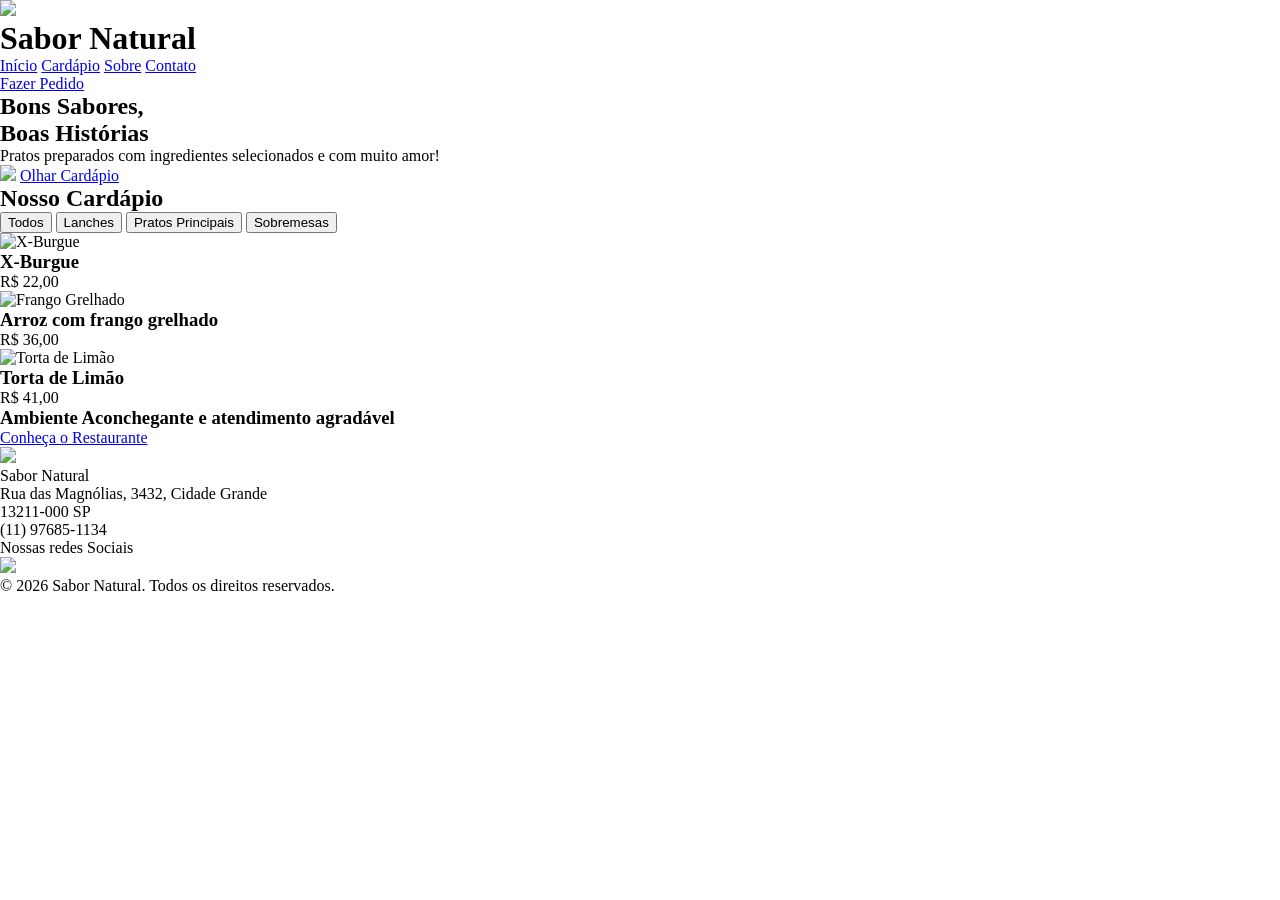
==== index.html @ 6e4d2387 "first commit" ====
<!DOCTYPE html>
<html lang="pt-BR">
<head>
    <meta charset="UTF-8">
    <meta name="viewport" content="width=device-width, initial-scale=1.0">
    <title>Sabor Natural - Restaurante</title>
    <link rel="stylesheet" href="style.css">
</head>
<body>

    <!-- Cabeçalho -->
    <header class="header">
        <div class="logo">
            <img src="img/home.jpeg">
            <h1>Sabor Natural </h1>
        </div>
        <nav class="nav-menu">
            <a href="#">Início</a>
            <a href="#">Cardápio</a>
            <a href="#">Sobre</a>
            <a href="#">Contato</a>
        </nav>
        <a href="#" class="btn-pedido">Fazer Pedido</a>
    </header>

    <main>
        <!-- Banner Principal -->
        <section class="hero">
            <div class="hero-content">
                <h1>Bons Sabores, <br>Boas Histórias</h1>
                <p>Pratos preparados com ingredientes selecionados e com muito amor!</p>
                <img src="img/home.jpeg">
                <a href="#" class="btn-cardapio">Olhar Cardápio</a>
            </div>
        </section>

        <!-- Seção Cardápio -->
        <section class="menu-section">
            <h2>Nosso Cardápio</h2>
            <div class="cardapio">
                <button>Todos</button>
                <button>Lanches</button>
                <button>Pratos Principais</button>
                <button>Sobremesas</button>
            </div>

            <div class="card-grid">
                <!-- Card 1 -->
                <div class="card">
                    <img src="img/home.jpeg" alt="X-Burgue">
                    <div class="card-info">
                        <h3>X-Burgue</h3>
                        <p>R$ 22,00</p>
                    </div>
                </div>
                <!-- Card 2 -->
                <div class="card">
                    <img src="img/arroz grelhado com frango.jpeg" alt="Frango Grelhado">
                    <div class="card-info">
                        <h3>Arroz com frango grelhado</h3>
                        <p>R$ 36,00</p>
                    </div>
                </div>
                <!-- Card 3 -->
                <div class="card">
                    <img src="img/torta de limão.jpeg" alt="Torta de Limão">
                    <div class="card-info">
                        <h3>Torta de Limão</h3>
                        <p>R$ 41,00</p>
                    </div>
                </div>
            </div>
        </section>

        <!-- Seção Ambiente -->
        <section class="ambiente-section">
            <div class="ambiente-banner">
                <h3>Ambiente Aconchegante e atendimento agradável</h3>
                <a href="#" class="btn-conheca">Conheça o Restaurante</a>
            </div>
        </section>
    </main>

    <!-- Rodapé -->
    <footer class="footer">
        <div class="footer-info">
            <div class="logo">
                <img src="icone">
                <p>Sabor Natural</p>
            </div>
            <p>Rua das Magnólias, 3432, Cidade Grande</p>
            <p>13211-000 SP</p>
            <p>(11) 97685-1134</p>
        </div>
        <div class="footer-social">
            <p>Nossas redes Sociais</p>
            <img src="icone">
        </div>
        <div class="footer-copy">
            <p>&copy; 2026 Sabor Natural. Todos os direitos reservados.</p>
        </div>
    </footer>
    

</body>
</html>
---- style.css ----
*{
    margin: 0;
    box-sizing: border-box;
}
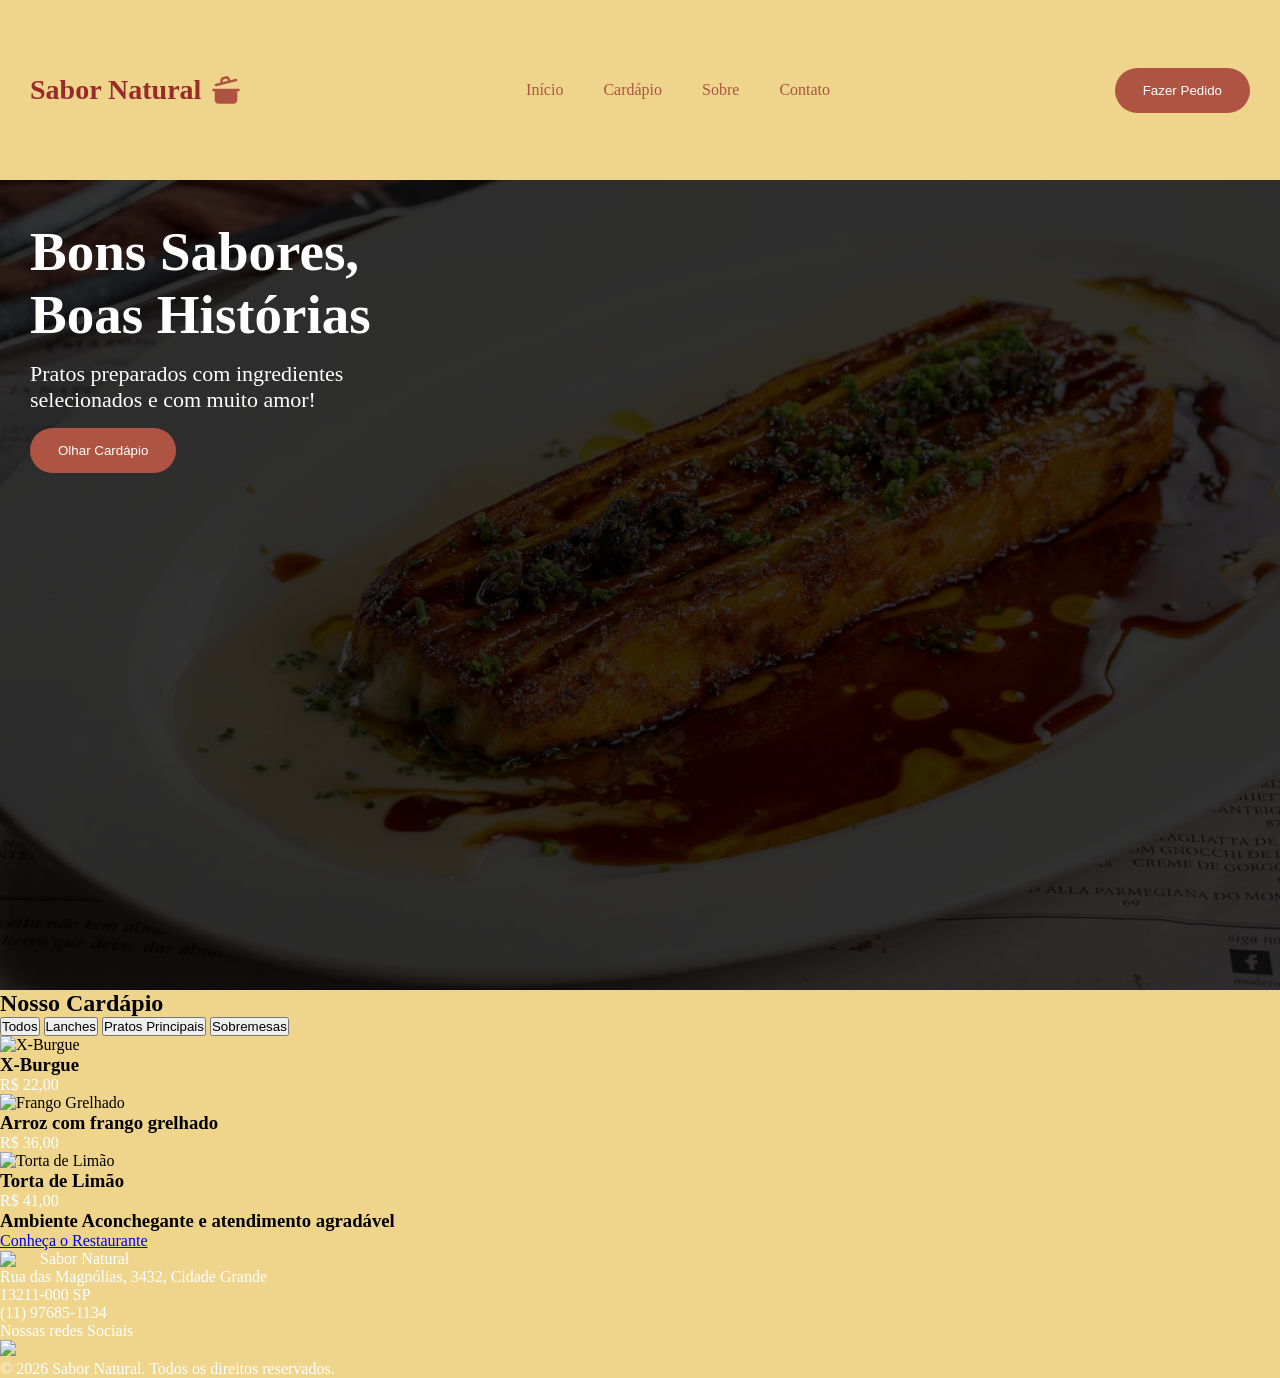
==== commit 25b1c8ba: "alterações do professor" ====
--- a/index.html
+++ b/index.html
@@ -1,106 +1,109 @@
 <!DOCTYPE html>
 <html lang="pt-BR">
-<head>
-    <meta charset="UTF-8">
-    <meta name="viewport" content="width=device-width, initial-scale=1.0">
-    <title>Sabor Natural - Restaurante</title>
-    <link rel="stylesheet" href="style.css">
-</head>
-<body>
-
-    <!-- Cabeçalho -->
-    <header class="header">
-        <div class="logo">
-            <img src="img/home.jpeg">
-            <h1>Sabor Natural </h1>
-        </div>
-        <nav class="nav-menu">
-            <a href="#">Início</a>
-            <a href="#">Cardápio</a>
-            <a href="#">Sobre</a>
-            <a href="#">Contato</a>
-        </nav>
-        <a href="#" class="btn-pedido">Fazer Pedido</a>
-    </header>
-
-    <main>
-        <!-- Banner Principal -->
+    <head>
+        <meta charset="UTF-8">
+        <meta name="viewport" content="width=device-width, initial-scale=1.0">
+        <title>Sabor Natural - Restaurante</title>
+        <link rel="stylesheet" href="style.css">
+    </head>
+    <body>
         <section class="hero">
-            <div class="hero-content">
+            <!-- Cabeçalho -->
+            <header>
+                <div class="logo">
+                    <h1>Sabor Natural </h1>
+                    <img src="img/panela.svg" alt="">
+                </div>
+                <nav>
+                    <a href="#">Início</a>
+                    <a href="#">Cardápio</a>
+                    <a href="#">Sobre</a>
+                    <a href="#">Contato</a>
+                </nav>
+                <a href="#">
+                    <button class="btn-pedido">Fazer Pedido</button>
+                </a>
+            </header>
+            <section class="home">
                 <h1>Bons Sabores, <br>Boas Histórias</h1>
-                <p>Pratos preparados com ingredientes selecionados e com muito amor!</p>
-                <img src="img/home.jpeg">
-                <a href="#" class="btn-cardapio">Olhar Cardápio</a>
-            </div>
+                <p>Pratos preparados com ingredientes <br> selecionados e com muito amor!</p>
+                <a href="#">
+                    <button class="btn-cardapio">Olhar Cardápio</button>
+                </a>
+            </section>
         </section>
 
-        <!-- Seção Cardápio -->
-        <section class="menu-section">
-            <h2>Nosso Cardápio</h2>
-            <div class="cardapio">
-                <button>Todos</button>
-                <button>Lanches</button>
-                <button>Pratos Principais</button>
-                <button>Sobremesas</button>
-            </div>
+        <main>
+            <!-- Banner Principal -->
+                
 
-            <div class="card-grid">
-                <!-- Card 1 -->
-                <div class="card">
-                    <img src="img/home.jpeg" alt="X-Burgue">
-                    <div class="card-info">
-                        <h3>X-Burgue</h3>
-                        <p>R$ 22,00</p>
+            <!-- Seção Cardápio -->
+            <section class="menu-section">
+                <h2>Nosso Cardápio</h2>
+                <div class="cardapio">
+                    <button>Todos</button>
+                    <button>Lanches</button>
+                    <button>Pratos Principais</button>
+                    <button>Sobremesas</button>
+                </div>
+
+                <div class="card-grid">
+                    <!-- Card 1 -->
+                    <div class="card">
+                        <img src="img/home.jpeg" alt="X-Burgue">
+                        <div class="card-info">
+                            <h3>X-Burgue</h3>
+                            <p>R$ 22,00</p>
+                        </div>
+                    </div>
+                    <!-- Card 2 -->
+                    <div class="card">
+                        <img src="img/arroz grelhado com frango.jpeg" alt="Frango Grelhado">
+                        <div class="card-info">
+                            <h3>Arroz com frango grelhado</h3>
+                            <p>R$ 36,00</p>
+                        </div>
+                    </div>
+                    <!-- Card 3 -->
+                    <div class="card">
+                        <img src="img/torta de limão.jpeg" alt="Torta de Limão">
+                        <div class="card-info">
+                            <h3>Torta de Limão</h3>
+                            <p>R$ 41,00</p>
+                        </div>
                     </div>
                 </div>
-                <!-- Card 2 -->
-                <div class="card">
-                    <img src="img/arroz grelhado com frango.jpeg" alt="Frango Grelhado">
-                    <div class="card-info">
-                        <h3>Arroz com frango grelhado</h3>
-                        <p>R$ 36,00</p>
-                    </div>
+            </section>
+
+            <!-- Seção Ambiente -->
+            <section class="ambiente-section">
+                <div class="ambiente-banner">
+                    <h3>Ambiente Aconchegante e atendimento agradável</h3>
+                    <a href="#" class="btn-conheca">Conheça o Restaurante</a>
                 </div>
-                <!-- Card 3 -->
-                <div class="card">
-                    <img src="img/torta de limão.jpeg" alt="Torta de Limão">
-                    <div class="card-info">
-                        <h3>Torta de Limão</h3>
-                        <p>R$ 41,00</p>
-                    </div>
+            </section>
+        </main>
+
+        <!-- Rodapé -->
+        <footer class="footer">
+            <div class="footer-info">
+                <div class="logo">
+                    <img src="icone">
+                    <p>Sabor Natural</p>
                 </div>
+                <p>Rua das Magnólias, 3432, Cidade Grande</p>
+                <p>13211-000 SP</p>
+                <p>(11) 97685-1134</p>
             </div>
-        </section>
+            <div class="footer-social">
+                <p>Nossas redes Sociais</p>
+                <img src="icone">
+            </div>
+            <div class="footer-copy">
+                <p>&copy; 2026 Sabor Natural. Todos os direitos reservados.</p>
+            </div>
+        </footer>
+        
 
-        <!-- Seção Ambiente -->
-        <section class="ambiente-section">
-            <div class="ambiente-banner">
-                <h3>Ambiente Aconchegante e atendimento agradável</h3>
-                <a href="#" class="btn-conheca">Conheça o Restaurante</a>
-            </div>
-        </section>
-    </main>
-
-    <!-- Rodapé -->
-    <footer class="footer">
-        <div class="footer-info">
-            <div class="logo">
-                <img src="icone">
-                <p>Sabor Natural</p>
-            </div>
-            <p>Rua das Magnólias, 3432, Cidade Grande</p>
-            <p>13211-000 SP</p>
-            <p>(11) 97685-1134</p>
-        </div>
-        <div class="footer-social">
-            <p>Nossas redes Sociais</p>
-            <img src="icone">
-        </div>
-        <div class="footer-copy">
-            <p>&copy; 2026 Sabor Natural. Todos os direitos reservados.</p>
-        </div>
-    </footer>
-    
-
-</body>
+    </body>
 </html>
--- a/style.css
+++ b/style.css
@@ -1,5 +1,75 @@
 *{
     margin: 0;
+    padding: 0;
     box-sizing: border-box;
 }
 
+body{
+    background-color: #EFD48B;
+}
+
+header{
+    display: flex;
+    align-items: center;
+    justify-content: space-between;
+    height: 20vh;
+}
+
+header h1{
+    color:#9A2A2A;
+    font-size: 28px;
+}
+
+.logo img{
+    width: 30px;
+}
+
+header nav{
+    display: flex;
+    gap: 40px;
+}
+
+header nav a{
+    text-decoration: none;
+    color: #AF5442;
+}
+.logo{
+    display: flex;
+    align-items: center;
+    gap: 10px;
+}
+
+.btn-pedido,.btn-cardapio{
+    background-color: #AF5442;
+    color: white;
+    padding: 15px 28px;
+    border-radius: 40px;
+    border: none;
+}
+
+.home{
+    width: 100%;
+    height: 90vh;
+    background: linear-gradient(to right, rgba(0, 0, 0, 0.8),rgba(0, 0, 0, 0.8)), url(img/home.webp);
+    background-position: center;
+    background-size: cover;
+    display: flex;
+    flex-direction: column;
+    gap: 15px;
+    padding: 40px 30px;
+}
+header{
+    padding: 20px 30px;
+}
+
+.home h1{
+    font-size: 55px;
+}
+
+.home p{
+    font-size: 22px;
+}
+
+.home h1,p{
+    color: white;
+}
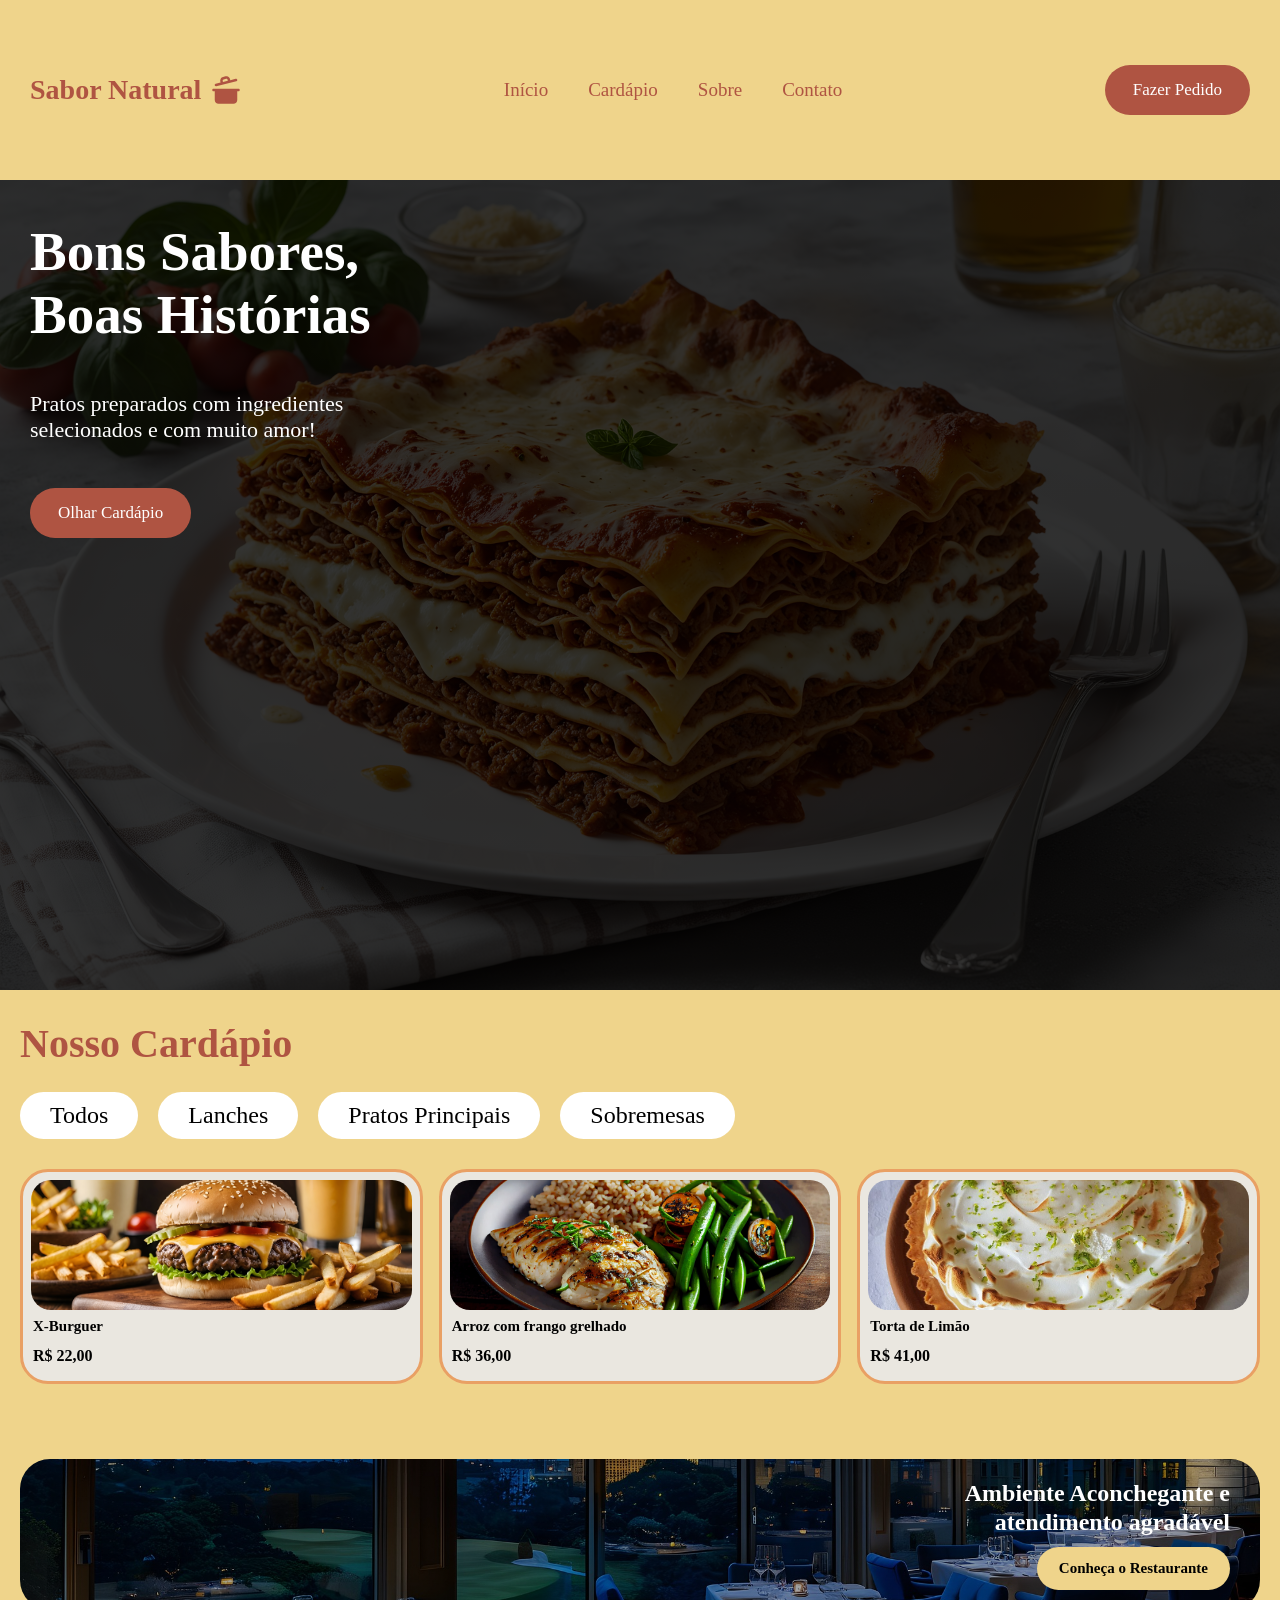
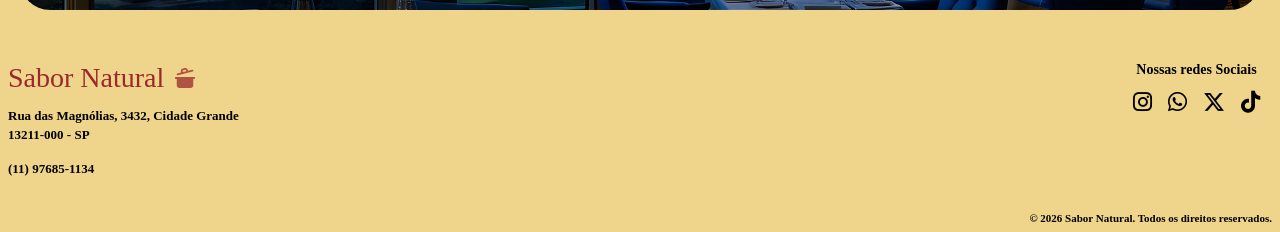
==== commit 39adf502: "atualização" ====
--- a/index.html
+++ b/index.html
@@ -1,109 +1,203 @@
 <!DOCTYPE html>
 <html lang="pt-BR">
-    <head>
-        <meta charset="UTF-8">
-        <meta name="viewport" content="width=device-width, initial-scale=1.0">
-        <title>Sabor Natural - Restaurante</title>
-        <link rel="stylesheet" href="style.css">
-    </head>
-    <body>
-        <section class="hero">
-            <!-- Cabeçalho -->
-            <header>
-                <div class="logo">
-                    <h1>Sabor Natural </h1>
-                    <img src="img/panela.svg" alt="">
-                </div>
-                <nav>
-                    <a href="#">Início</a>
-                    <a href="#">Cardápio</a>
-                    <a href="#">Sobre</a>
-                    <a href="#">Contato</a>
-                </nav>
-                <a href="#">
-                    <button class="btn-pedido">Fazer Pedido</button>
+
+<head>
+    <meta charset="UTF-8">
+    <meta name="viewport" content="width=device-width, initial-scale=1.0">
+    <title>Sabor Natural - Restaurante</title>
+    <link rel="stylesheet" href="style.css">
+    <link rel="preconnect" href="https://fonts.googleapis.com">
+    <link rel="preconnect" href="https://fonts.gstatic.com" crossorigin>
+    <link rel="stylesheet" href="https://cdnjs.cloudflare.com/ajax/libs/font-awesome/6.5.2/css/all.min.css"
+    >
+</head>
+
+<body>
+    <section class="hero" id="inicio">
+
+        <header>
+
+            <div class="logo">
+                <h1>Sabor Natural</h1>
+                <img src="img/panela.svg" alt="Panela do Sabor Natural">
+            </div>
+
+            <nav>
+                <a href="#inicio">Início</a>
+                <a href="#cardapio">Cardápio</a>
+                <a href="#sobre">Sobre</a>
+                <a href="#contato">Contato</a>
+            </nav>
+            <a href="#cardapio" class="btn-pedido">Fazer Pedido</a>
+
+        </header>
+
+        <section class="home">
+
+            <h1>
+                Bons Sabores,<br>
+                Boas Histórias
+            </h1>
+
+            <p>
+                Pratos preparados com ingredientes<br>
+                selecionados e com muito amor!
+            </p>
+
+            <a href="#cardapio" class="btn-cardapio">Olhar Cardápio</a>
+
+        </section>
+
+    </section>
+
+    <!-- Conteúdo principal -->
+    <main>
+
+        <!-- Seção Cardápio -->
+        <section class="menu-section" id="cardapio">
+            <h2>Nosso Cardápio</h2>
+            <div class="cardapio">
+                <button>Todos</button>
+                <button>Lanches</button>
+                <button>Pratos Principais</button>
+                <button>Sobremesas</button>
+            </div>
+
+            <!-- Cards dos pratos -->
+            <div class="card-grid">
+
+                <!-- Card 1 -->
+                <div class="card">
+                    <img src="img/X-Burguer.png" alt="X-Burguer">
+
+                    <div class="card-info">
+                        <h3>X-Burguer</h3>
+                        <p>R$ 22,00</p>
+                    </div>
+                </div>
+
+                <!-- Card 2 -->
+                <div class="card">
+                    <img
+                        src="img/Arroz e frango grelhado.jpg"
+                        alt="Frango grelhado"
+                    >
+
+                    <div class="card-info">
+                        <h3>Arroz com frango grelhado</h3>
+                        <p>R$ 36,00</p>
+                    </div>
+                </div>
+
+                <!-- Card 3 -->
+                <div class="card">
+                    <img
+                        src="img/Torta_de_limao.jpg"
+                        alt="Torta de limão"
+                    >
+
+                    <div class="card-info">
+                        <h3>Torta de Limão</h3>
+                        <p>R$ 41,00</p>
+                    </div>
+                </div>
+
+            </div>
+
+        </section>
+
+        <!-- Seção Ambiente -->
+        <section class="ambiente-section" id="sobre">
+
+            <div class="ambiente-banner">
+
+                <h3>
+                    Ambiente Aconchegante e atendimento agradável
+                </h3>
+
+                <a href="#contato" class="btn-conheca">
+                    Conheça o Restaurante
                 </a>
-            </header>
-            <section class="home">
-                <h1>Bons Sabores, <br>Boas Histórias</h1>
-                <p>Pratos preparados com ingredientes <br> selecionados e com muito amor!</p>
-                <a href="#">
-                    <button class="btn-cardapio">Olhar Cardápio</button>
-                </a>
-            </section>
+
+            </div>
+
         </section>
 
-        <main>
-            <!-- Banner Principal -->
-                
-
-            <!-- Seção Cardápio -->
-            <section class="menu-section">
-                <h2>Nosso Cardápio</h2>
-                <div class="cardapio">
-                    <button>Todos</button>
-                    <button>Lanches</button>
-                    <button>Pratos Principais</button>
-                    <button>Sobremesas</button>
-                </div>
-
-                <div class="card-grid">
-                    <!-- Card 1 -->
-                    <div class="card">
-                        <img src="img/home.jpeg" alt="X-Burgue">
-                        <div class="card-info">
-                            <h3>X-Burgue</h3>
-                            <p>R$ 22,00</p>
-                        </div>
-                    </div>
-                    <!-- Card 2 -->
-                    <div class="card">
-                        <img src="img/arroz grelhado com frango.jpeg" alt="Frango Grelhado">
-                        <div class="card-info">
-                            <h3>Arroz com frango grelhado</h3>
-                            <p>R$ 36,00</p>
-                        </div>
-                    </div>
-                    <!-- Card 3 -->
-                    <div class="card">
-                        <img src="img/torta de limão.jpeg" alt="Torta de Limão">
-                        <div class="card-info">
-                            <h3>Torta de Limão</h3>
-                            <p>R$ 41,00</p>
-                        </div>
-                    </div>
-                </div>
-            </section>
-
-            <!-- Seção Ambiente -->
-            <section class="ambiente-section">
-                <div class="ambiente-banner">
-                    <h3>Ambiente Aconchegante e atendimento agradável</h3>
-                    <a href="#" class="btn-conheca">Conheça o Restaurante</a>
-                </div>
-            </section>
-        </main>
-
-        <!-- Rodapé -->
-        <footer class="footer">
+    </main>
+
+    <!-- Rodapé -->
+    <footer class="footer" id="contato">
+        <div class="footer-conteudo">
+
+            <!-- Informações do restaurante -->
             <div class="footer-info">
-                <div class="logo">
-                    <img src="icone">
-                    <p>Sabor Natural</p>
-                </div>
-                <p>Rua das Magnólias, 3432, Cidade Grande</p>
-                <p>13211-000 SP</p>
-                <p>(11) 97685-1134</p>
-            </div>
+                <div class="footer-logo">
+                    <h1>Sabor Natural</h1>
+                    <img src="img/panela.svg" alt="Panela">
+                </div>
+                <p>Rua das Magnólias, 3432, Cidade Grande<br>13211-000 - SP</p>
+                <a href="tel:+5511976851134" class="footer-telefone">(11) 97685-1134</a>
+
+            </div>
+
+            <!-- Redes sociais -->
             <div class="footer-social">
-                <p>Nossas redes Sociais</p>
-                <img src="icone">
-            </div>
-            <div class="footer-copy">
-                <p>&copy; 2026 Sabor Natural. Todos os direitos reservados.</p>
-            </div>
-        </footer>
-        
-
-    </body>
-</html>+
+                <h3>Nossas redes Sociais</h3>
+
+                <div class="footer-icones">
+
+                    <a
+                        href="https://www.instagram.com/"
+                        target="_blank"
+                        rel="noopener noreferrer"
+                        aria-label="Instagram"
+                    >
+                        <i class="fa-brands fa-instagram"></i>
+                    </a>
+
+                    <a
+                        href="https://www.whatsapp.com/"
+                        target="_blank"
+                        rel="noopener noreferrer"
+                        aria-label="WhatsApp"
+                    >
+                        <i class="fa-brands fa-whatsapp"></i>
+                    </a>
+
+                    <a
+                        href="https://x.com/"
+                        target="_blank"
+                        rel="noopener noreferrer"
+                        aria-label="X"
+                    >
+                        <i class="fa-brands fa-x-twitter"></i>
+                    </a>
+
+                    <a
+                        href="https://www.tiktok.com/"
+                        target="_blank"
+                        rel="noopener noreferrer"
+                        aria-label="TikTok"
+                    >
+                        <i class="fa-brands fa-tiktok"></i>
+                    </a>
+
+                </div>
+
+            </div>
+
+        </div>
+
+        <!-- Direitos autorais -->
+        <div class="footer-copy">
+            <p>
+                &copy; 2026 Sabor Natural. Todos os direitos reservados.
+            </p>
+        </div>
+
+    </footer>
+
+</body>
+
+</html>
--- a/style.css
+++ b/style.css
@@ -2,6 +2,8 @@
     margin: 0;
     padding: 0;
     box-sizing: border-box;
+    font-family: 'Abril Fatface';
+
 }
 
 body{
@@ -16,7 +18,7 @@
 }
 
 header h1{
-    color:#9A2A2A;
+    color:#AF5442;
     font-size: 28px;
 }
 
@@ -27,6 +29,8 @@
 header nav{
     display: flex;
     gap: 40px;
+    font-size: 19px;
+
 }
 
 header nav a{
@@ -39,23 +43,39 @@
     gap: 10px;
 }
 
-.btn-pedido,.btn-cardapio{
+.btn-pedido,
+.btn-cardapio {
+    display: inline-block;
     background-color: #AF5442;
     color: white;
     padding: 15px 28px;
     border-radius: 40px;
     border: none;
+    font-size: 17px;
+    text-decoration: none;
+    cursor: pointer;
+    box-sizing: border-box;
+}
+
+.btn-pedido:hover,
+.btn-cardapio:hover {
+    background-color: #9A2A2A;
+}
+
+.btn-cardapio {
+    align-self: flex-start;
+    width: auto;
 }
 
 .home{
     width: 100%;
     height: 90vh;
-    background: linear-gradient(to right, rgba(0, 0, 0, 0.8),rgba(0, 0, 0, 0.8)), url(img/home.webp);
+    background: linear-gradient(to right, rgba(0, 0, 0, 0.8),rgba(0, 0, 0, 0.8)), url(img/Lasanha.png);
     background-position: center;
     background-size: cover;
     display: flex;
     flex-direction: column;
-    gap: 15px;
+    gap: 45px;
     padding: 40px 30px;
 }
 header{
@@ -73,3 +93,263 @@
 .home h1,p{
     color: white;
 }
+
+.menu-section {
+    background-color: #efd48b;
+    padding: 30px 20px 45px;
+    box-sizing: border-box;
+}
+
+
+.menu-section h2 {
+    color: #af5442;
+    text-align:left;
+    margin: 0 0 25px;
+    font-size: 40px;
+}
+
+
+.menu-section .cardapio {
+    display: flex;
+    justify-content: flex-start;
+    align-items: center;
+    flex-wrap: wrap;
+    gap: 20px;
+    margin-bottom: 30px;
+}
+
+
+.menu-section .cardapio button {
+    padding: 10px 30px;
+    border: none;
+    border-radius: 25px;
+    background-color: #ffffff;
+    color: #000000;
+    cursor: pointer;
+    font-size: 24px;
+}
+
+
+.menu-section .cardapio button:hover {
+    background-color: #AF5442;
+    color: #ffffff;
+}
+
+
+.menu-section .card-grid {
+    display: flex;
+    justify-content: flex-start;
+    align-items: stretch;
+    gap: 16px;
+    width: 100%;
+    box-sizing: border-box;
+}
+
+
+.menu-section .card {
+    flex: 1;
+    min-width: 0;
+    padding: 8px;
+    box-sizing: border-box;
+    background-color: #eae7e0;
+    border: 3px solid #e9a064;
+    border-radius: 28px;
+}
+
+.menu-section .card img {
+    display: block;
+    width: 100%;
+    height: 130px;
+    object-fit: cover;
+    border-radius: 20px;
+}
+
+
+.menu-section .card-info {
+    padding: 0 2px;
+}
+
+.menu-section .card-info h3 {
+    font-family: Georgia, serif;
+    font-size: 15px;
+    margin: 8px 0 12px;
+}
+
+.menu-section .card-info p {
+    color: #000000;
+    font-family: Georgia, serif;
+    font-size: 16px;
+    font-weight: bold;
+    margin: 0 0 8px;
+}
+
+.ambiente-section {
+    padding: 30px 20px;
+    background-color: #efd48b;
+    box-sizing: border-box;
+}
+
+.ambiente-banner {
+    width: 100%;
+    min-height: 145px;
+    padding: 20px 30px;
+    box-sizing: border-box;
+
+    border-radius: 30px;
+    overflow: hidden;
+
+    background-image:
+        linear-gradient(rgba(0, 0, 0, 0.35), rgba(0, 0, 0, 0.35)),
+        url("img/interior\ restaurante.jpg");
+
+    background-size: cover;
+    background-position: center;
+
+    display: flex;
+    flex-direction: column;
+    align-items: flex-end;
+    justify-content: center;
+    gap: 10px;
+}
+
+.ambiente-banner h3 {
+    color: #fff;
+    font-size: 24px;
+    line-height: 1.2;
+    text-align: right;
+    max-width: 320px;
+    margin: 0;
+}
+
+.btn-conheca {
+    display: inline-block;
+    background-color: #efd48b;
+    color: #000;
+    text-decoration: none;
+
+    font-weight: bold;
+    font-size: 15px;
+
+    padding: 13px 22px;
+    border-radius: 30px;
+
+    transition: background-color 0.3s ease;
+}
+
+.btn-conheca:hover {
+    background-color: #e4c46f;
+}
+
+
+.footer {
+    background-color: #EFD48B;
+    color: #000;
+    min-height: 190px;
+    padding: 22px 8px 8px;
+    display: flex;
+    flex-direction: column;
+    justify-content: space-between;
+    box-sizing: border-box;
+}
+
+
+.footer-conteudo {
+    display: flex;
+    justify-content: space-between;
+    align-items: flex-start;
+    gap: 20px;
+}
+
+
+.footer-logo {
+    display: flex;
+    align-items: center;
+    gap: 10px;
+    margin-bottom: 12px;
+}
+
+.footer-logo h1 {
+    color: #9A2A2A;
+    font-family: 'Abril Fatface', serif;
+    font-size: 28px;
+    font-weight: normal;
+    font: bold;
+}
+
+.footer-logo img {
+    width: 22px;
+    height: 22px;
+    object-fit: contain;
+}
+
+
+.footer-info p,
+.footer-telefone {
+    color: #000;
+    font-size: 13px;
+    line-height: 1.5;
+    font-weight: bold;
+    margin-bottom: 14px;
+}
+
+.footer-telefone {
+    display: inline-block;
+    text-decoration: none;
+}
+
+
+.footer-social {
+    text-align: center;
+    margin-right: 12px;
+}
+
+.footer-social h3 {
+    font-size: 14px;
+    margin-bottom: 12px;
+}
+
+.footer-icones {
+    display: flex;
+    align-items: center;
+    justify-content: center;
+    gap: 16px;
+}
+
+.footer-icones a {
+    color: #000;
+    font-size: 22px;
+    text-decoration: none;
+}
+
+.footer-icones a:hover {
+    color: #AF5442;
+}
+
+
+.footer-copy {
+    text-align: right;
+    font-size: 11px;
+    font-weight: bold;
+    margin-top: 20px;
+}
+
+.footer-copy p {
+    color: #000;
+    margin: 0;
+}
+
+
+html {
+    scroll-behavior: smooth;
+    scroll-padding-top: 20px;
+}
+
+
+
+
+header nav a:hover {
+    color: #9A2A2A;
+}
+
+
+
